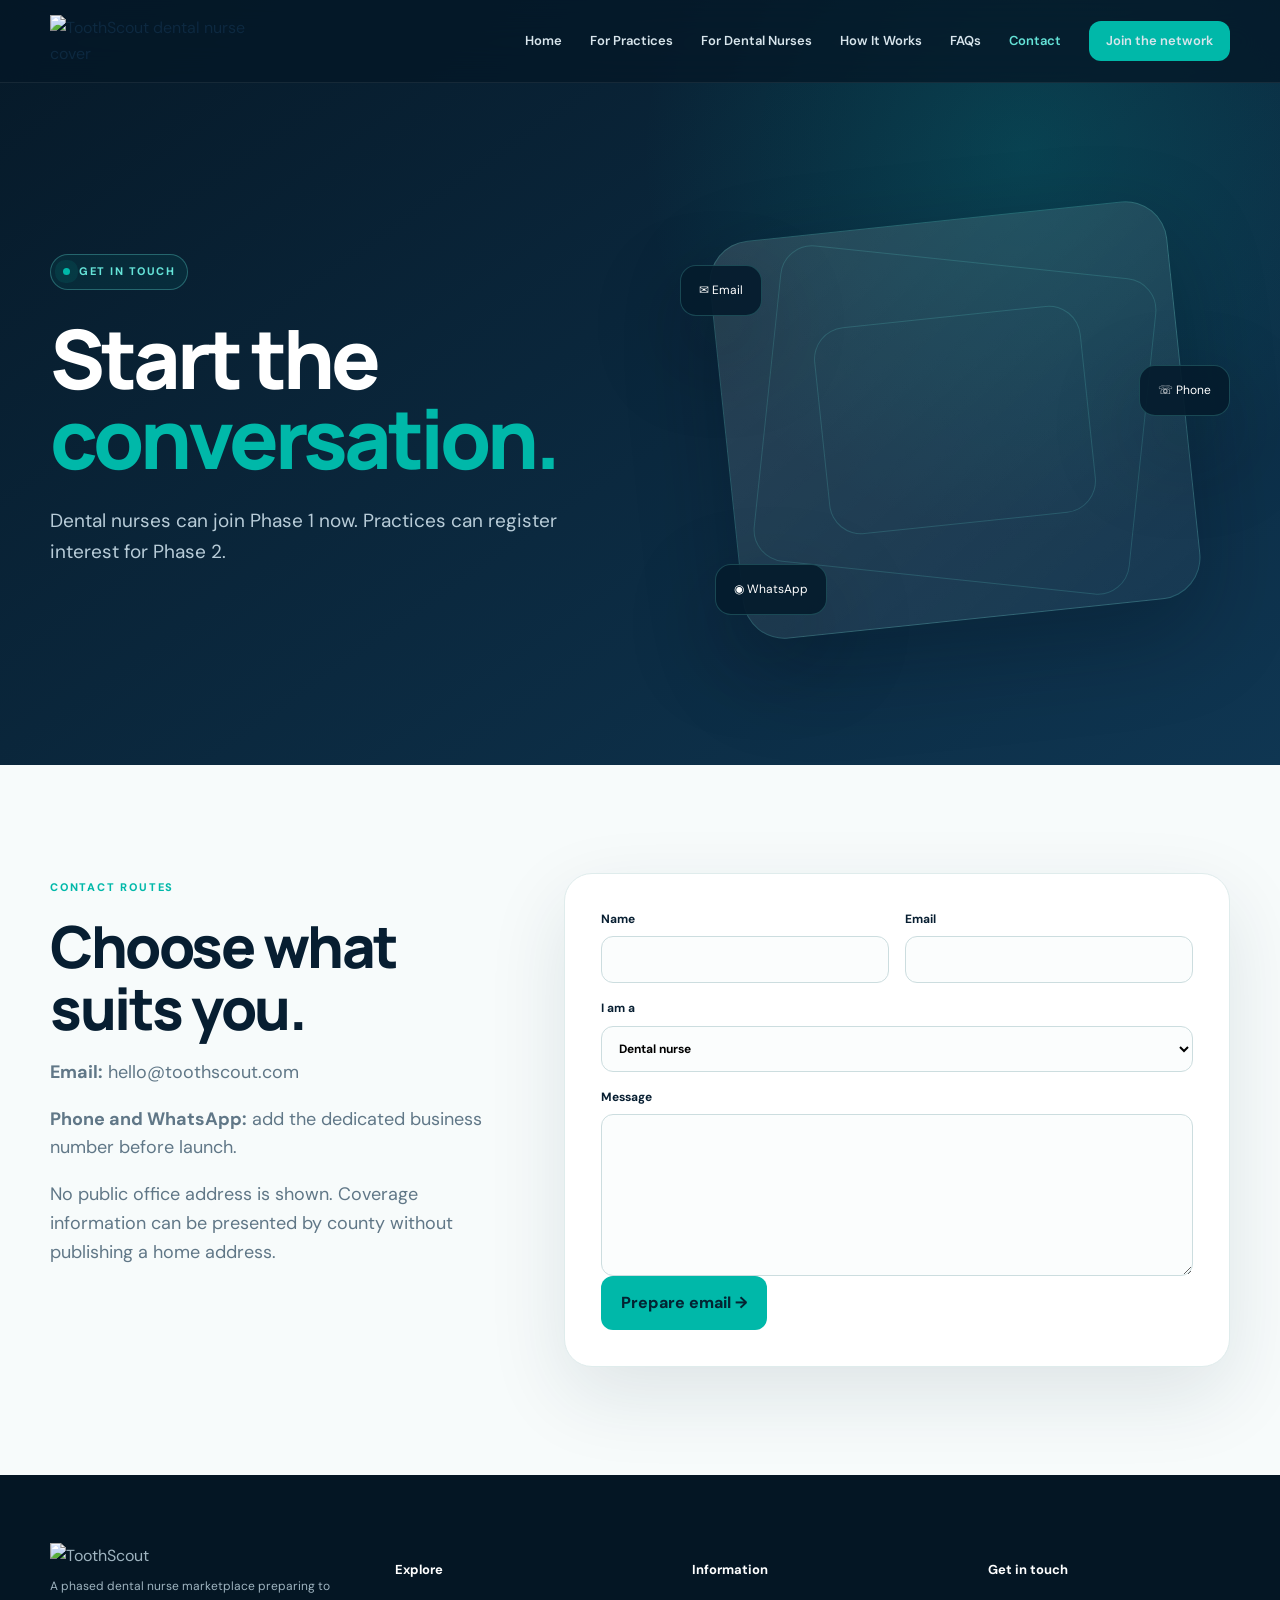
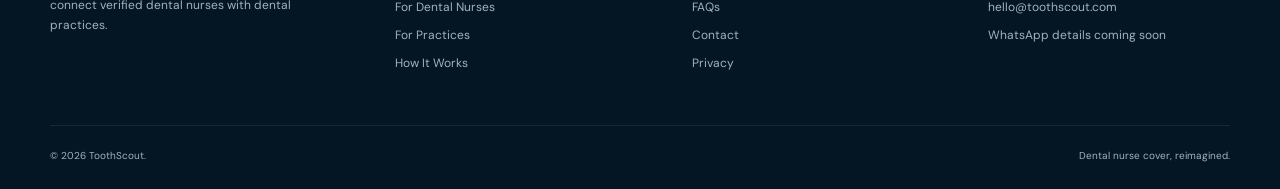
==== contact.html @ b75c4ad5 "Initial ToothScout phased launch website" ====
<!doctype html><html lang="en-GB"><head><meta charset="utf-8"><meta name="viewport" content="width=device-width,initial-scale=1"><meta name="theme-color" content="#071e31"><title>Contact ToothScout | Dental Nurse Network</title><meta name="description" content="Contact ToothScout about dental nurse registration, future practice access, launch updates or the phased dental nurse marketplace."><meta name="robots" content="index,follow,max-image-preview:large"><link rel="canonical" href="https://toothscout.com/contact.html"><meta property="og:type" content="website"><meta property="og:title" content="Contact ToothScout | Dental Nurse Network"><meta property="og:description" content="Contact ToothScout about dental nurse registration, future practice access, launch updates or the phased dental nurse marketplace."><meta property="og:url" content="https://toothscout.com/contact.html"><link rel="icon" href="assets/favicon.svg" type="image/svg+xml"><link rel="stylesheet" href="styles.css"><script type="application/ld+json">{"@context":"https://schema.org","@type":"Organization","name":"ToothScout","url":"https://toothscout.com/","description":"A dental nurse matching marketplace preparing to connect verified dental nurses with dental practices."}</script></head><body><a class="skip" href="#main">Skip to content</a><header class="header"><div class="container nav"><a class="logo" href="index.html"><img src="assets/logo.svg" alt="ToothScout dental nurse cover"></a><nav class="links"><a class="" href="index.html">Home</a><a class="" href="practices.html">For Practices</a><a class="" href="nurses.html">For Dental Nurses</a><a class="" href="how-it-works.html">How It Works</a><a class="" href="index.html#faqs">FAQs</a><a class="active" href="contact.html">Contact</a><a class="nav-cta" href="nurses.html#join">Join the network</a></nav><button class="menu" aria-label="Open navigation"><i></i><i></i></button></div></header><main id="main"><section class="page-hero"><div class="container page-hero-grid"><div class="reveal"><span class="eyebrow"><i></i>Get in touch</span><h1>Start the <em>conversation.</em></h1><p class="lead">Dental nurses can join Phase 1 now. Practices can register interest for Phase 2.</p></div><div class="abstract-visual reveal"><div class="glass-stack"></div><div class="float-chip chip-a">✉ Email</div><div class="float-chip chip-b">☏ Phone</div><div class="float-chip chip-c">◉ WhatsApp</div></div></div></section><section class="section light-section"><div class="container form-wrap"><div class="reveal"><span class="kicker">Contact routes</span><h2>Choose what suits you.</h2><p class="section-copy"><b>Email:</b> hello@toothscout.com</p><p class="section-copy"><b>Phone and WhatsApp:</b> add the dedicated business number before launch.</p><p class="section-copy">No public office address is shown. Coverage information can be presented by county without publishing a home address.</p></div><form class="form-card reveal" data-mail="ToothScout website enquiry"><div class="form-grid"><label class="field">Name<input name="Name" required></label><label class="field">Email<input name="Email" type="email" required></label><label class="field full">I am a<select name="Type"><option>Dental nurse</option><option>Dental practice</option><option>Other enquiry</option></select></label><label class="field full">Message<textarea name="Message" rows="7" required></textarea></label></div><button class="btn" type="submit">Prepare email →</button></form></div></section></main><footer class="footer"><div class="container footer-grid"><div><img src="assets/logo.svg" alt="ToothScout"><p>A phased dental nurse marketplace preparing to connect verified dental nurses with dental practices.</p></div><div><h4>Explore</h4><a href="nurses.html">For Dental Nurses</a><a href="practices.html">For Practices</a><a href="how-it-works.html">How It Works</a></div><div><h4>Information</h4><a href="index.html#faqs">FAQs</a><a href="contact.html">Contact</a><a href="privacy.html">Privacy</a></div><div><h4>Get in touch</h4><a href="mailto:hello@toothscout.com">hello@toothscout.com</a><p>WhatsApp details coming soon</p></div></div><div class="container footer-bottom"><span>© 2026 ToothScout.</span><span>Dental nurse cover, reimagined.</span></div></footer><script src="script.js"></script></body></html>
---- styles.css ----
@import url('https://fonts.googleapis.com/css2?family=DM+Sans:wght@400;500;600;700&family=Manrope:wght@500;600;700;800&display=swap');
:root{--navy:#071e31;--navy2:#0f2942;--navy3:#153b58;--teal:#00b8a9;--teal2:#65e3d8;--aqua:#e6f7f6;--white:#fff;--ink:#0d2940;--muted:#607787;--line:rgba(90,230,216,.17);--cream:#f7fbfb;--coral:#ff715f;--shadow:0 34px 90px rgba(0,15,26,.28);--radius:28px}*{box-sizing:border-box}html{scroll-behavior:smooth}body{margin:0;font-family:'DM Sans',sans-serif;color:var(--ink);background:#fff;line-height:1.6;overflow-x:hidden}body.dark{background:var(--navy);color:#fff}a{text-decoration:none;color:inherit}button,input,select,textarea{font:inherit}.container{width:min(1180px,calc(100% - 40px));margin:auto}.section{padding:108px 0}.skip{position:absolute;left:-999px}.skip:focus{left:12px;top:12px;z-index:9999;background:#fff;padding:12px}.header{position:fixed;inset:0 0 auto;z-index:100;background:rgba(5,24,39,.78);backdrop-filter:blur(18px);border-bottom:1px solid rgba(255,255,255,.07)}.nav{height:82px;display:flex;align-items:center;justify-content:space-between}.logo img{width:204px;display:block}.links{display:flex;align-items:center;gap:28px}.links a{font-size:13px;color:#d8e5ec;font-weight:600}.links a:hover,.links a.active{color:var(--teal2)}.nav-cta,.btn{border:0;border-radius:12px;padding:14px 20px;background:var(--teal);color:#032332;font-weight:800;display:inline-flex;align-items:center;justify-content:center;gap:12px;transition:.3s cubic-bezier(.2,.8,.2,1);cursor:pointer}.nav-cta{padding:10px 17px}.btn:hover,.nav-cta:hover{transform:translateY(-3px);box-shadow:0 15px 35px rgba(0,184,169,.25)}.btn.ghost{background:transparent;color:#fff;border:1px solid rgba(255,255,255,.32)}.btn.light{background:#fff;color:var(--navy)}.menu{display:none;background:none;border:0}.menu i{display:block;width:26px;height:2px;background:#fff;margin:6px}.hero{min-height:800px;padding:155px 0 80px;display:flex;align-items:center;position:relative;overflow:hidden;background:radial-gradient(circle at 71% 43%,rgba(0,184,169,.16),transparent 25%),linear-gradient(140deg,#041728,#082b44 62%,#061b2b)}.hero:after{content:"";position:absolute;inset:0;background-image:linear-gradient(rgba(255,255,255,.018) 1px,transparent 1px),linear-gradient(90deg,rgba(255,255,255,.018) 1px,transparent 1px);background-size:48px 48px;mask-image:linear-gradient(to bottom,#000,transparent)}.hero-grid{display:grid;grid-template-columns:.9fr 1.1fr;gap:70px;align-items:center;position:relative;z-index:2}.eyebrow{display:inline-flex;align-items:center;gap:9px;border:1px solid rgba(101,227,216,.32);background:rgba(0,184,169,.08);padding:8px 12px;border-radius:99px;color:var(--teal2);font-size:11px;font-weight:800;letter-spacing:1.5px;text-transform:uppercase}.eyebrow i{width:7px;height:7px;background:var(--teal);border-radius:50%;box-shadow:0 0 0 8px rgba(0,184,169,.1);animation:pulse 2.4s infinite}.hero h1,.page-hero h1{font:800 clamp(52px,6.4vw,84px)/.98 'Manrope';letter-spacing:-4px;margin:28px 0;color:#fff}.hero h1 em,.page-hero h1 em{color:var(--teal);font-style:normal}.hero .lead,.page-hero .lead{font-size:19px;color:#b8ccd8;max-width:650px}.actions{display:flex;gap:14px;margin-top:34px}.micro{display:flex;gap:24px;margin-top:30px;color:#98afbd;font-size:12px}.micro b{color:var(--teal2)}.network{height:560px;position:relative;display:grid;place-items:center}.network:before,.network:after{content:"";position:absolute;border:1px solid rgba(101,227,216,.18);border-radius:50%;animation:breathe 5s ease-in-out infinite}.network:before{width:460px;height:460px}.network:after{width:320px;height:320px;animation-delay:1s}.hub{position:relative;z-index:4;width:150px;height:150px;border-radius:50%;display:grid;place-items:center;background:rgba(255,255,255,.96);box-shadow:0 0 70px rgba(0,184,169,.3)}.hub img{width:92px}.node{position:absolute;z-index:4;width:175px;background:rgba(10,41,65,.88);border:1px solid rgba(101,227,216,.23);box-shadow:var(--shadow);border-radius:20px;padding:20px;color:#fff;backdrop-filter:blur(15px);animation:float 6s ease-in-out infinite}.node b{display:block;font-size:14px}.node small{display:block;color:#8fa8b6;font-size:10px;margin-top:5px}.node-one{left:0;top:88px}.node-two{right:0;top:110px;animation-delay:1.3s}.node-three{bottom:45px;left:50%;transform:translateX(-50%);animation:none}.node .icon{width:42px;height:42px;border-radius:14px;background:rgba(0,184,169,.12);display:grid;place-items:center;color:var(--teal2);font-size:23px;margin-bottom:13px}.route{position:absolute;z-index:2;border-top:1px dashed rgba(101,227,216,.45);width:190px;transform-origin:left;overflow:hidden}.route:after{content:"";position:absolute;width:17px;height:2px;background:var(--teal2);box-shadow:0 0 12px var(--teal);animation:travel 2.4s linear infinite}.route-a{transform:rotate(20deg);left:23%;top:36%}.route-b{transform:rotate(-24deg);left:52%;top:35%}.route-c{transform:rotate(90deg);left:50%;top:55%;width:110px}.trustbar{background:#fff;position:relative;z-index:4;margin:-25px auto 0;border-radius:26px;padding:32px;box-shadow:0 22px 70px rgba(5,30,49,.18);display:grid;grid-template-columns:repeat(7,1fr);gap:18px}.trustbar article{text-align:center}.trustbar span{width:48px;height:48px;margin:auto;border-radius:50%;display:grid;place-items:center;background:var(--aqua);color:var(--teal);font-size:21px}.trustbar b{display:block;font-size:11px;margin-top:10px}.trustbar small{font-size:9px;color:var(--muted)}.dark-section{background:var(--navy);color:#fff}.light-section{background:var(--cream)}.section-head{max-width:760px;margin-bottom:58px}.kicker{color:var(--teal);font-size:11px;font-weight:800;letter-spacing:1.8px;text-transform:uppercase}.section h2,.page-section h2{font:800 clamp(36px,4.7vw,58px)/1.08 'Manrope';letter-spacing:-2.5px;margin:16px 0;color:var(--navy)}.dark-section h2{color:#fff}.section-copy{font-size:18px;color:var(--muted)}.dark-section .section-copy{color:#a9bdc9}.phases{display:grid;grid-template-columns:repeat(3,1fr);gap:22px}.phase{position:relative;padding:32px;border:1px solid var(--line);border-radius:24px;background:linear-gradient(155deg,rgba(255,255,255,.06),rgba(255,255,255,.015));min-height:275px;overflow:hidden}.phase h3{font:700 21px 'Manrope'}.phase p{color:#9fb3c0;font-size:14px}.phase .num{width:40px;height:40px;border-radius:50%;border:1px solid rgba(101,227,216,.5);display:grid;place-items:center;color:var(--teal2);font-weight:800}.status{position:absolute;bottom:25px;left:32px;right:32px}.status label{display:flex;justify-content:space-between;font-size:10px;text-transform:uppercase;letter-spacing:1.4px;color:var(--teal2)}.meter{height:5px;background:rgba(255,255,255,.08);border-radius:10px;margin-top:10px;overflow:hidden}.meter i{display:block;width:72%;height:100%;background:linear-gradient(90deg,var(--teal),var(--teal2));animation:shimmer 3s infinite}.phase.locked{opacity:.62}.advantages{display:grid;grid-template-columns:repeat(3,1fr);gap:18px}.advantage{border:1px solid #dbe9e9;border-radius:22px;padding:28px;background:#fff;transition:.3s}.advantage:hover{transform:translateY(-6px);box-shadow:0 20px 50px rgba(15,41,66,.1)}.advantage .icon{font-size:30px;color:var(--teal)}.advantage h3{font:700 19px 'Manrope';margin:25px 0 9px}.advantage p{font-size:14px;color:var(--muted)}.demo{display:grid;grid-template-columns:.78fr 1.22fr;gap:75px;align-items:center}.phone{width:310px;height:610px;margin:auto;border:10px solid #061827;border-radius:50px;background:#fff;padding:38px 20px 20px;box-shadow:0 45px 90px rgba(0,20,34,.3);position:relative;transform:rotate(3deg)}.phone:before{content:"";position:absolute;top:12px;left:50%;transform:translateX(-50%);width:75px;height:7px;border-radius:10px;background:#061827}.app-head{font-weight:800;color:var(--navy);font-family:'Manrope'}.shift{margin:15px 0;padding:16px;border-radius:18px;background:#f2f8f8;border:1px solid #dfeded;position:relative}.shift b{font-size:13px}.shift small{display:block;color:var(--muted);font-size:10px}.shift strong{position:absolute;right:12px;top:15px;color:var(--teal);font-size:12px}.tag{display:inline-block;margin-top:8px;padding:4px 7px;background:var(--aqua);color:#007b71;border-radius:10px;font-size:8px;font-weight:800}.storyline{display:grid;gap:14px}.story{padding:20px;border-left:2px solid rgba(0,184,169,.22);position:relative}.story:before{content:"";position:absolute;width:12px;height:12px;background:var(--teal);border-radius:50%;left:-7px;top:26px;box-shadow:0 0 0 8px rgba(0,184,169,.1)}.story b{display:block}.story small{color:var(--muted)}.nurse-choice{display:grid;grid-template-columns:repeat(5,1fr);gap:16px}.benefit{text-align:center;padding:25px 15px}.benefit span{display:grid;place-items:center;width:58px;height:58px;border:1px solid rgba(0,184,169,.3);border-radius:50%;margin:auto;color:var(--teal);font-size:26px}.benefit b{display:block;font-size:13px;margin:18px 0 6px}.benefit small{color:var(--muted);font-size:11px}.cta-band{background:linear-gradient(130deg,#07243a,#0e4b63);color:#fff;padding:55px;border-radius:28px;display:flex;align-items:center;justify-content:space-between;position:relative;overflow:hidden}.cta-band:after{content:"";position:absolute;width:300px;height:300px;border:1px solid rgba(101,227,216,.2);border-radius:50%;right:-100px;top:-130px;box-shadow:0 0 0 50px rgba(101,227,216,.04)}.cta-band h2{color:#fff;font-size:39px;margin:0}.cta-band p{color:#b8ccd8;margin:8px 0 0}.page-hero{padding:175px 0 100px;background:radial-gradient(circle at 80% 20%,rgba(0,184,169,.18),transparent 32%),linear-gradient(145deg,#061928,#0f3652);color:#fff}.page-hero-grid{display:grid;grid-template-columns:1fr 1fr;align-items:center;gap:80px}.abstract-visual{height:490px;position:relative}.glass-stack{position:absolute;inset:45px;background:linear-gradient(145deg,rgba(255,255,255,.13),rgba(255,255,255,.04));border:1px solid rgba(101,227,216,.2);border-radius:42px;transform:rotate(-6deg);box-shadow:var(--shadow)}.glass-stack:before,.glass-stack:after{content:"";position:absolute;border-radius:32px;border:1px solid rgba(101,227,216,.18);inset:40px;transform:rotate(12deg)}.glass-stack:after{inset:95px;background:url('assets/logo-mark.svg') center/90px no-repeat;transform:none}.float-chip{position:absolute;padding:15px 18px;background:rgba(5,28,45,.92);border:1px solid rgba(101,227,216,.22);border-radius:16px;color:#fff;box-shadow:var(--shadow);font-size:12px;animation:float 6s infinite}.chip-a{left:0;top:90px}.chip-b{right:0;top:190px;animation-delay:1s}.chip-c{left:35px;bottom:50px;animation-delay:2s}.form-wrap{display:grid;grid-template-columns:.8fr 1.2fr;gap:70px}.form-card{background:#fff;border:1px solid #dfecec;border-radius:28px;padding:36px;box-shadow:0 28px 80px rgba(15,41,66,.11)}.form-grid{display:grid;grid-template-columns:1fr 1fr;gap:16px}.field{font-size:12px;font-weight:700;color:var(--navy)}.field.full{grid-column:1/-1}.field input,.field select,.field textarea{display:block;width:100%;margin-top:7px;border:1px solid #ccdddf;border-radius:12px;padding:13px;background:#fbfdfd}.field input:focus,.field select:focus,.field textarea:focus{outline:3px solid rgba(0,184,169,.13);border-color:var(--teal)}.note{font-size:11px;color:var(--muted)}.faq details{border-bottom:1px solid #d9e5e5;padding:21px 0}.faq summary{cursor:pointer;list-style:none;font:700 17px 'Manrope';display:flex;justify-content:space-between}.faq summary:after{content:'+';color:var(--teal);font-size:23px}.faq details[open] summary:after{content:'−'}.faq p{color:var(--muted)}.footer{background:#041624;color:#9fb4c0;padding:68px 0 25px}.footer-grid{display:grid;grid-template-columns:1.2fr repeat(3,1fr);gap:55px}.footer img{width:205px}.footer h4{color:#fff;font-size:13px}.footer a,.footer p{display:block;font-size:12px;margin:9px 0}.footer-bottom{border-top:1px solid rgba(255,255,255,.08);padding-top:22px;margin-top:42px;display:flex;justify-content:space-between;font-size:10px}.reveal{opacity:0;transform:translateY(28px);transition:.8s cubic-bezier(.2,.8,.2,1)}.reveal.visible{opacity:1;transform:none}@keyframes pulse{50%{box-shadow:0 0 0 15px rgba(0,184,169,0)}}@keyframes breathe{50%{transform:scale(1.055);opacity:.55}}@keyframes float{50%{transform:translateY(-12px)}}@keyframes travel{from{left:-10%}to{left:110%}}@keyframes shimmer{50%{filter:brightness(1.5)}}@media(max-width:900px){.links{display:none;position:absolute;top:82px;left:0;right:0;background:#061b2b;padding:28px;flex-direction:column}.links.open{display:flex}.menu{display:block}.hero-grid,.page-hero-grid,.demo,.form-wrap{grid-template-columns:1fr}.hero{padding-top:130px}.network{height:520px}.trustbar{grid-template-columns:repeat(3,1fr)}.phases,.advantages{grid-template-columns:1fr 1fr}.nurse-choice{grid-template-columns:repeat(2,1fr)}.footer-grid{grid-template-columns:1fr 1fr}.hero h1,.page-hero h1{font-size:58px}.section{padding:80px 0}}@media(max-width:600px){.container{width:calc(100% - 28px)}.logo img{width:178px}.hero h1,.page-hero h1{font-size:46px;letter-spacing:-2.5px}.actions{flex-direction:column}.micro{flex-direction:column;gap:8px}.network{height:460px;transform:scale(.84);margin-left:-25px;margin-right:-25px}.node{width:155px}.trustbar{grid-template-columns:repeat(2,1fr);padding:22px}.phases,.advantages,.nurse-choice,.form-grid{grid-template-columns:1fr}.cta-band{padding:34px;flex-direction:column;align-items:flex-start;gap:25px}.footer-grid{grid-template-columns:1fr}.page-hero-grid{gap:30px}.abstract-visual{height:390px}.section{padding:68px 0}.field.full{grid-column:auto}}@media(prefers-reduced-motion:reduce){*{animation:none!important;scroll-behavior:auto!important}.reveal{opacity:1;transform:none}}
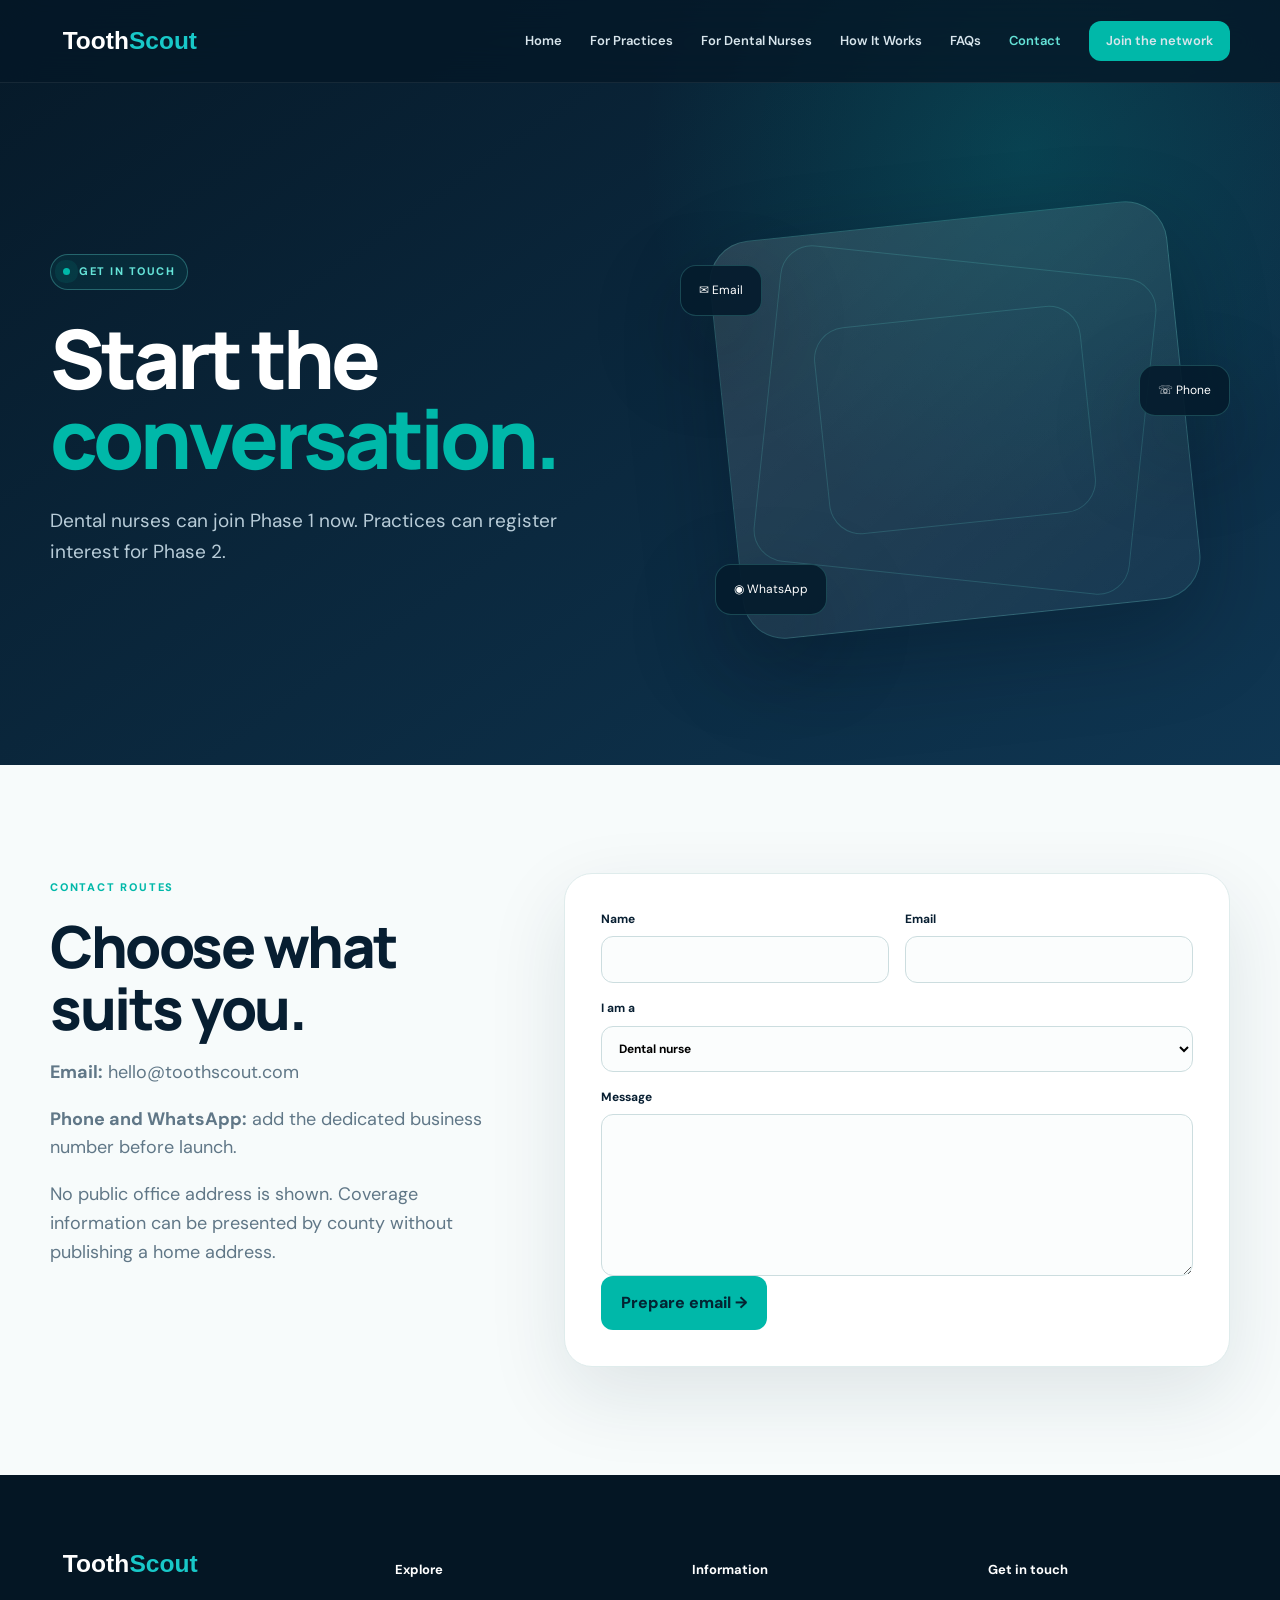
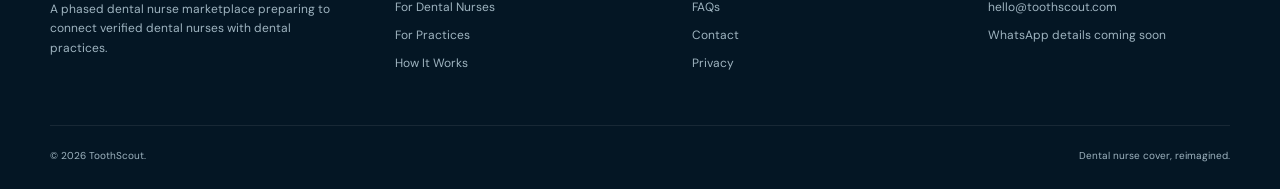
==== commit 636069cd: "Update contact.html" ====
--- a/contact.html
+++ b/contact.html
@@ -1 +1 @@
-<!doctype html><html lang="en-GB"><head><meta charset="utf-8"><meta name="viewport" content="width=device-width,initial-scale=1"><meta name="theme-color" content="#071e31"><title>Contact ToothScout | Dental Nurse Network</title><meta name="description" content="Contact ToothScout about dental nurse registration, future practice access, launch updates or the phased dental nurse marketplace."><meta name="robots" content="index,follow,max-image-preview:large"><link rel="canonical" href="https://toothscout.com/contact.html"><meta property="og:type" content="website"><meta property="og:title" content="Contact ToothScout | Dental Nurse Network"><meta property="og:description" content="Contact ToothScout about dental nurse registration, future practice access, launch updates or the phased dental nurse marketplace."><meta property="og:url" content="https://toothscout.com/contact.html"><link rel="icon" href="assets/favicon.svg" type="image/svg+xml"><link rel="stylesheet" href="styles.css"><script type="application/ld+json">{"@context":"https://schema.org","@type":"Organization","name":"ToothScout","url":"https://toothscout.com/","description":"A dental nurse matching marketplace preparing to connect verified dental nurses with dental practices."}</script></head><body><a class="skip" href="#main">Skip to content</a><header class="header"><div class="container nav"><a class="logo" href="index.html"><img src="assets/logo.svg" alt="ToothScout dental nurse cover"></a><nav class="links"><a class="" href="index.html">Home</a><a class="" href="practices.html">For Practices</a><a class="" href="nurses.html">For Dental Nurses</a><a class="" href="how-it-works.html">How It Works</a><a class="" href="index.html#faqs">FAQs</a><a class="active" href="contact.html">Contact</a><a class="nav-cta" href="nurses.html#join">Join the network</a></nav><button class="menu" aria-label="Open navigation"><i></i><i></i></button></div></header><main id="main"><section class="page-hero"><div class="container page-hero-grid"><div class="reveal"><span class="eyebrow"><i></i>Get in touch</span><h1>Start the <em>conversation.</em></h1><p class="lead">Dental nurses can join Phase 1 now. Practices can register interest for Phase 2.</p></div><div class="abstract-visual reveal"><div class="glass-stack"></div><div class="float-chip chip-a">✉ Email</div><div class="float-chip chip-b">☏ Phone</div><div class="float-chip chip-c">◉ WhatsApp</div></div></div></section><section class="section light-section"><div class="container form-wrap"><div class="reveal"><span class="kicker">Contact routes</span><h2>Choose what suits you.</h2><p class="section-copy"><b>Email:</b> hello@toothscout.com</p><p class="section-copy"><b>Phone and WhatsApp:</b> add the dedicated business number before launch.</p><p class="section-copy">No public office address is shown. Coverage information can be presented by county without publishing a home address.</p></div><form class="form-card reveal" data-mail="ToothScout website enquiry"><div class="form-grid"><label class="field">Name<input name="Name" required></label><label class="field">Email<input name="Email" type="email" required></label><label class="field full">I am a<select name="Type"><option>Dental nurse</option><option>Dental practice</option><option>Other enquiry</option></select></label><label class="field full">Message<textarea name="Message" rows="7" required></textarea></label></div><button class="btn" type="submit">Prepare email →</button></form></div></section></main><footer class="footer"><div class="container footer-grid"><div><img src="assets/logo.svg" alt="ToothScout"><p>A phased dental nurse marketplace preparing to connect verified dental nurses with dental practices.</p></div><div><h4>Explore</h4><a href="nurses.html">For Dental Nurses</a><a href="practices.html">For Practices</a><a href="how-it-works.html">How It Works</a></div><div><h4>Information</h4><a href="index.html#faqs">FAQs</a><a href="contact.html">Contact</a><a href="privacy.html">Privacy</a></div><div><h4>Get in touch</h4><a href="mailto:hello@toothscout.com">hello@toothscout.com</a><p>WhatsApp details coming soon</p></div></div><div class="container footer-bottom"><span>© 2026 ToothScout.</span><span>Dental nurse cover, reimagined.</span></div></footer><script src="script.js"></script></body></html>+<!doctype html><html lang="en-GB"><head><meta charset="utf-8"><meta name="viewport" content="width=device-width,initial-scale=1"><meta name="theme-color" content="#071e31"><title>Contact ToothScout | Dental Nurse Network</title><meta name="description" content="Contact ToothScout about dental nurse registration, future practice access, launch updates or the phased dental nurse marketplace."><meta name="robots" content="index,follow,max-image-preview:large"><link rel="canonical" href="https://toothscout.com/contact.html"><meta property="og:type" content="website"><meta property="og:title" content="Contact ToothScout | Dental Nurse Network"><meta property="og:description" content="Contact ToothScout about dental nurse registration, future practice access, launch updates or the phased dental nurse marketplace."><meta property="og:url" content="https://toothscout.com/contact.html"><link rel="icon" href="assets/favicon.svg" type="image/svg+xml"><link rel="stylesheet" href="styles.css"><script type="application/ld+json">{"@context":"https://schema.org","@type":"Organization","name":"ToothScout","url":"https://toothscout.com/","description":"A dental nurse matching marketplace preparing to connect verified dental nurses with dental practices."}</script></head><body><a class="skip" href="#main">Skip to content</a><header class="header"><div class="container nav"><a class="logo" href="index.html"><img src="logo-wordmark.svg" alt="ToothScout dental nurse cover"></a><nav class="links"><a class="" href="index.html">Home</a><a class="" href="practices.html">For Practices</a><a class="" href="nurses.html">For Dental Nurses</a><a class="" href="how-it-works.html">How It Works</a><a class="" href="index.html#faqs">FAQs</a><a class="active" href="contact.html">Contact</a><a class="nav-cta" href="nurses.html#join">Join the network</a></nav><button class="menu" aria-label="Open navigation"><i></i><i></i></button></div></header><main id="main"><section class="page-hero"><div class="container page-hero-grid"><div class="reveal"><span class="eyebrow"><i></i>Get in touch</span><h1>Start the <em>conversation.</em></h1><p class="lead">Dental nurses can join Phase 1 now. Practices can register interest for Phase 2.</p></div><div class="abstract-visual reveal"><div class="glass-stack"></div><div class="float-chip chip-a">✉ Email</div><div class="float-chip chip-b">☏ Phone</div><div class="float-chip chip-c">◉ WhatsApp</div></div></div></section><section class="section light-section"><div class="container form-wrap"><div class="reveal"><span class="kicker">Contact routes</span><h2>Choose what suits you.</h2><p class="section-copy"><b>Email:</b> hello@toothscout.com</p><p class="section-copy"><b>Phone and WhatsApp:</b> add the dedicated business number before launch.</p><p class="section-copy">No public office address is shown. Coverage information can be presented by county without publishing a home address.</p></div><form class="form-card reveal" data-mail="ToothScout website enquiry"><div class="form-grid"><label class="field">Name<input name="Name" required></label><label class="field">Email<input name="Email" type="email" required></label><label class="field full">I am a<select name="Type"><option>Dental nurse</option><option>Dental practice</option><option>Other enquiry</option></select></label><label class="field full">Message<textarea name="Message" rows="7" required></textarea></label></div><button class="btn" type="submit">Prepare email →</button></form></div></section></main><footer class="footer"><div class="container footer-grid"><div><img src="logo-wordmark.svg" alt="ToothScout"><p>A phased dental nurse marketplace preparing to connect verified dental nurses with dental practices.</p></div><div><h4>Explore</h4><a href="nurses.html">For Dental Nurses</a><a href="practices.html">For Practices</a><a href="how-it-works.html">How It Works</a></div><div><h4>Information</h4><a href="index.html#faqs">FAQs</a><a href="contact.html">Contact</a><a href="privacy.html">Privacy</a></div><div><h4>Get in touch</h4><a href="mailto:hello@toothscout.com">hello@toothscout.com</a><p>WhatsApp details coming soon</p></div></div><div class="container footer-bottom"><span>© 2026 ToothScout.</span><span>Dental nurse cover, reimagined.</span></div></footer><script src="script.js"></script></body></html>
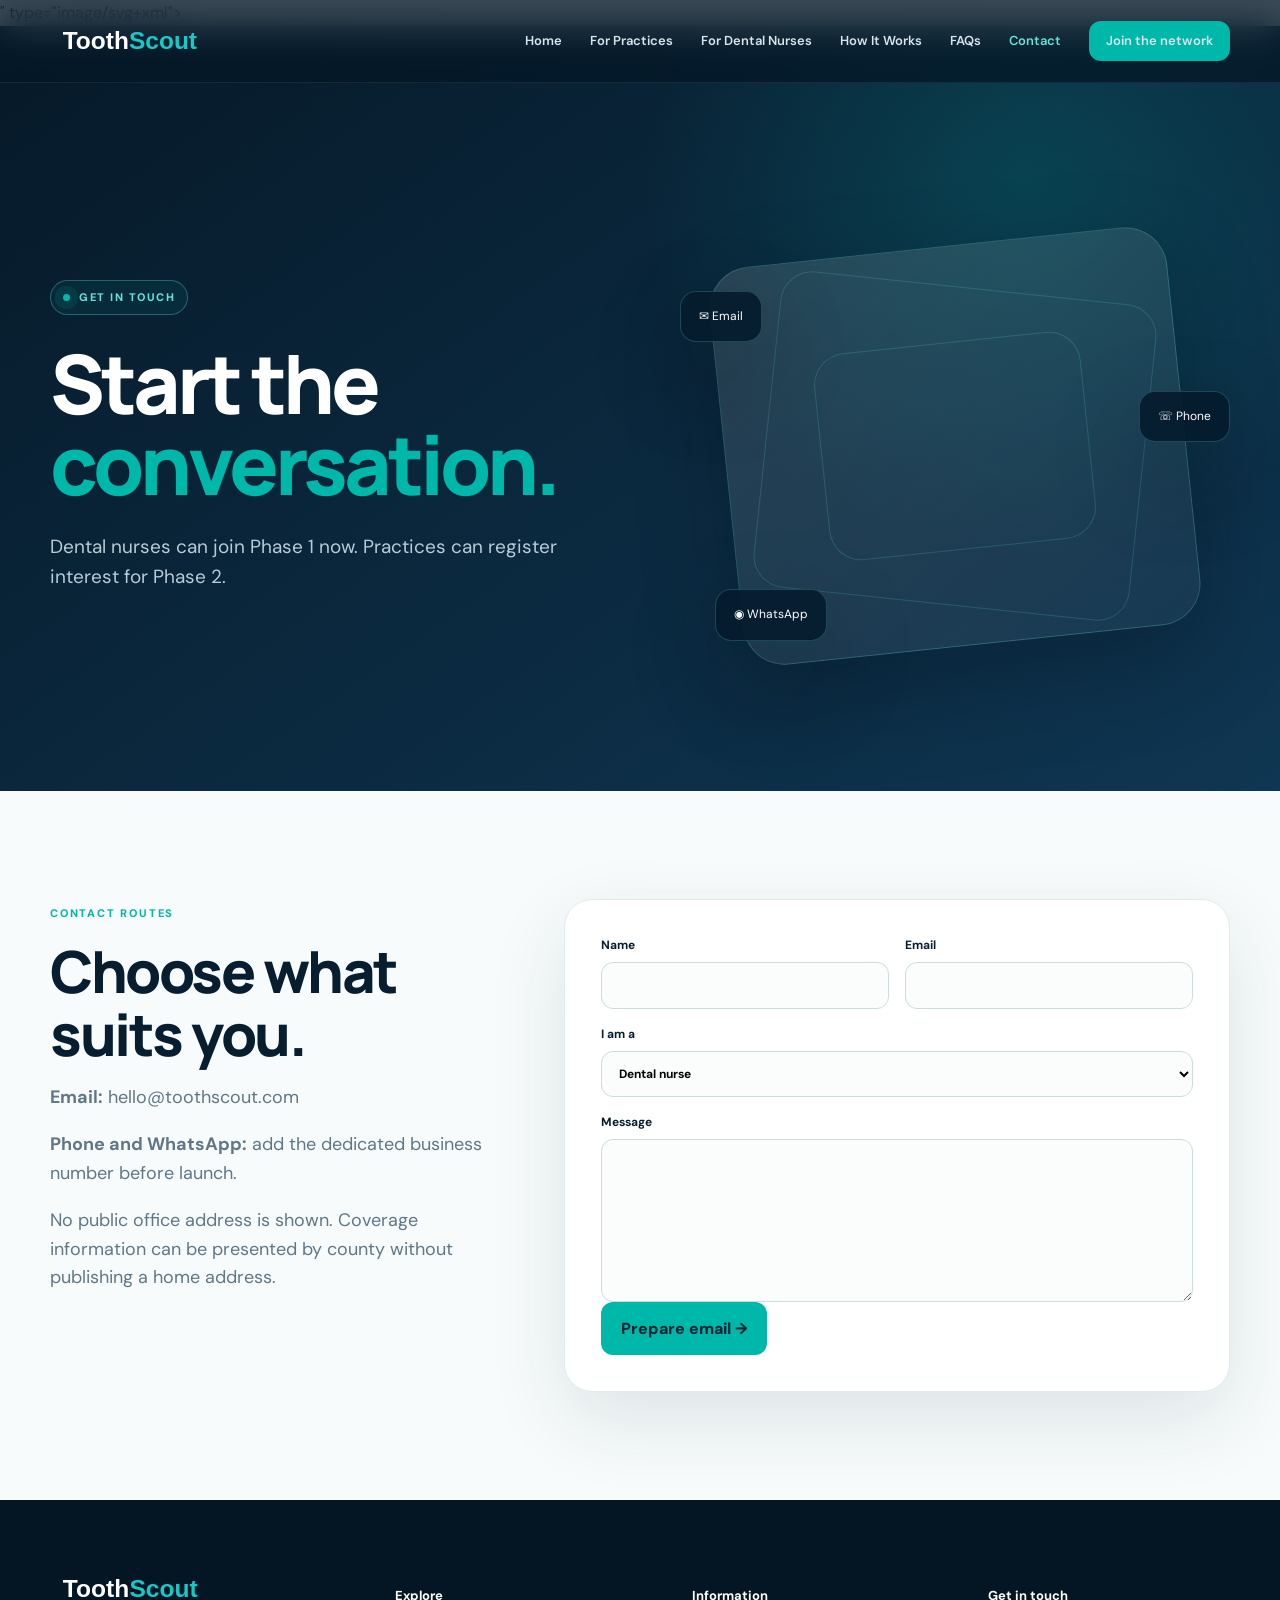
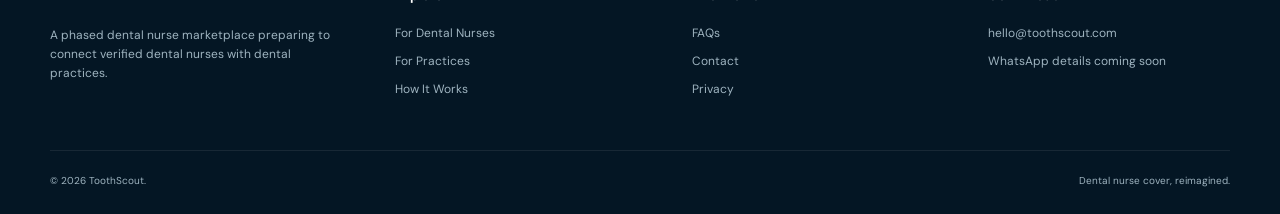
==== commit adb46dd3: "Update contact.html" ====
--- a/contact.html
+++ b/contact.html
@@ -1 +1 @@
-<!doctype html><html lang="en-GB"><head><meta charset="utf-8"><meta name="viewport" content="width=device-width,initial-scale=1"><meta name="theme-color" content="#071e31"><title>Contact ToothScout | Dental Nurse Network</title><meta name="description" content="Contact ToothScout about dental nurse registration, future practice access, launch updates or the phased dental nurse marketplace."><meta name="robots" content="index,follow,max-image-preview:large"><link rel="canonical" href="https://toothscout.com/contact.html"><meta property="og:type" content="website"><meta property="og:title" content="Contact ToothScout | Dental Nurse Network"><meta property="og:description" content="Contact ToothScout about dental nurse registration, future practice access, launch updates or the phased dental nurse marketplace."><meta property="og:url" content="https://toothscout.com/contact.html"><link rel="icon" href="assets/favicon.svg" type="image/svg+xml"><link rel="stylesheet" href="styles.css"><script type="application/ld+json">{"@context":"https://schema.org","@type":"Organization","name":"ToothScout","url":"https://toothscout.com/","description":"A dental nurse matching marketplace preparing to connect verified dental nurses with dental practices."}</script></head><body><a class="skip" href="#main">Skip to content</a><header class="header"><div class="container nav"><a class="logo" href="index.html"><img src="logo-wordmark.svg" alt="ToothScout dental nurse cover"></a><nav class="links"><a class="" href="index.html">Home</a><a class="" href="practices.html">For Practices</a><a class="" href="nurses.html">For Dental Nurses</a><a class="" href="how-it-works.html">How It Works</a><a class="" href="index.html#faqs">FAQs</a><a class="active" href="contact.html">Contact</a><a class="nav-cta" href="nurses.html#join">Join the network</a></nav><button class="menu" aria-label="Open navigation"><i></i><i></i></button></div></header><main id="main"><section class="page-hero"><div class="container page-hero-grid"><div class="reveal"><span class="eyebrow"><i></i>Get in touch</span><h1>Start the <em>conversation.</em></h1><p class="lead">Dental nurses can join Phase 1 now. Practices can register interest for Phase 2.</p></div><div class="abstract-visual reveal"><div class="glass-stack"></div><div class="float-chip chip-a">✉ Email</div><div class="float-chip chip-b">☏ Phone</div><div class="float-chip chip-c">◉ WhatsApp</div></div></div></section><section class="section light-section"><div class="container form-wrap"><div class="reveal"><span class="kicker">Contact routes</span><h2>Choose what suits you.</h2><p class="section-copy"><b>Email:</b> hello@toothscout.com</p><p class="section-copy"><b>Phone and WhatsApp:</b> add the dedicated business number before launch.</p><p class="section-copy">No public office address is shown. Coverage information can be presented by county without publishing a home address.</p></div><form class="form-card reveal" data-mail="ToothScout website enquiry"><div class="form-grid"><label class="field">Name<input name="Name" required></label><label class="field">Email<input name="Email" type="email" required></label><label class="field full">I am a<select name="Type"><option>Dental nurse</option><option>Dental practice</option><option>Other enquiry</option></select></label><label class="field full">Message<textarea name="Message" rows="7" required></textarea></label></div><button class="btn" type="submit">Prepare email →</button></form></div></section></main><footer class="footer"><div class="container footer-grid"><div><img src="logo-wordmark.svg" alt="ToothScout"><p>A phased dental nurse marketplace preparing to connect verified dental nurses with dental practices.</p></div><div><h4>Explore</h4><a href="nurses.html">For Dental Nurses</a><a href="practices.html">For Practices</a><a href="how-it-works.html">How It Works</a></div><div><h4>Information</h4><a href="index.html#faqs">FAQs</a><a href="contact.html">Contact</a><a href="privacy.html">Privacy</a></div><div><h4>Get in touch</h4><a href="mailto:hello@toothscout.com">hello@toothscout.com</a><p>WhatsApp details coming soon</p></div></div><div class="container footer-bottom"><span>© 2026 ToothScout.</span><span>Dental nurse cover, reimagined.</span></div></footer><script src="script.js"></script></body></html>
+<!doctype html><html lang="en-GB"><head><meta charset="utf-8"><meta name="viewport" content="width=device-width,initial-scale=1"><meta name="theme-color" content="#071e31"><title>Contact ToothScout | Dental Nurse Network</title><meta name="description" content="Contact ToothScout about dental nurse registration, future practice access, launch updates or the phased dental nurse marketplace."><meta name="robots" content="index,follow,max-image-preview:large"><link rel="canonical" href="https://toothscout.com/contact.html"><meta property="og:type" content="website"><meta property="og:title" content="Contact ToothScout | Dental Nurse Network"><meta property="og:description" content="Contact ToothScout about dental nurse registration, future practice access, launch updates or the phased dental nurse marketplace."><meta property="og:url" content="https://toothscout.com/contact.html"><link rel="icon" href="<link rel="icon" href="davison.svg" type="image/svg+xml">" type="image/svg+xml"><link rel="stylesheet" href="styles.css"><script type="application/ld+json">{"@context":"https://schema.org","@type":"Organization","name":"ToothScout","url":"https://toothscout.com/","description":"A dental nurse matching marketplace preparing to connect verified dental nurses with dental practices."}</script></head><body><a class="skip" href="#main">Skip to content</a><header class="header"><div class="container nav"><a class="logo" href="index.html"><img src="logo-wordmark.svg" alt="ToothScout dental nurse cover"></a><nav class="links"><a class="" href="index.html">Home</a><a class="" href="practices.html">For Practices</a><a class="" href="nurses.html">For Dental Nurses</a><a class="" href="how-it-works.html">How It Works</a><a class="" href="index.html#faqs">FAQs</a><a class="active" href="contact.html">Contact</a><a class="nav-cta" href="nurses.html#join">Join the network</a></nav><button class="menu" aria-label="Open navigation"><i></i><i></i></button></div></header><main id="main"><section class="page-hero"><div class="container page-hero-grid"><div class="reveal"><span class="eyebrow"><i></i>Get in touch</span><h1>Start the <em>conversation.</em></h1><p class="lead">Dental nurses can join Phase 1 now. Practices can register interest for Phase 2.</p></div><div class="abstract-visual reveal"><div class="glass-stack"></div><div class="float-chip chip-a">✉ Email</div><div class="float-chip chip-b">☏ Phone</div><div class="float-chip chip-c">◉ WhatsApp</div></div></div></section><section class="section light-section"><div class="container form-wrap"><div class="reveal"><span class="kicker">Contact routes</span><h2>Choose what suits you.</h2><p class="section-copy"><b>Email:</b> hello@toothscout.com</p><p class="section-copy"><b>Phone and WhatsApp:</b> add the dedicated business number before launch.</p><p class="section-copy">No public office address is shown. Coverage information can be presented by county without publishing a home address.</p></div><form class="form-card reveal" data-mail="ToothScout website enquiry"><div class="form-grid"><label class="field">Name<input name="Name" required></label><label class="field">Email<input name="Email" type="email" required></label><label class="field full">I am a<select name="Type"><option>Dental nurse</option><option>Dental practice</option><option>Other enquiry</option></select></label><label class="field full">Message<textarea name="Message" rows="7" required></textarea></label></div><button class="btn" type="submit">Prepare email →</button></form></div></section></main><footer class="footer"><div class="container footer-grid"><div><img src="logo-wordmark.svg" alt="ToothScout"><p>A phased dental nurse marketplace preparing to connect verified dental nurses with dental practices.</p></div><div><h4>Explore</h4><a href="nurses.html">For Dental Nurses</a><a href="practices.html">For Practices</a><a href="how-it-works.html">How It Works</a></div><div><h4>Information</h4><a href="index.html#faqs">FAQs</a><a href="contact.html">Contact</a><a href="privacy.html">Privacy</a></div><div><h4>Get in touch</h4><a href="mailto:hello@toothscout.com">hello@toothscout.com</a><p>WhatsApp details coming soon</p></div></div><div class="container footer-bottom"><span>© 2026 ToothScout.</span><span>Dental nurse cover, reimagined.</span></div></footer><script src="script.js"></script></body></html>
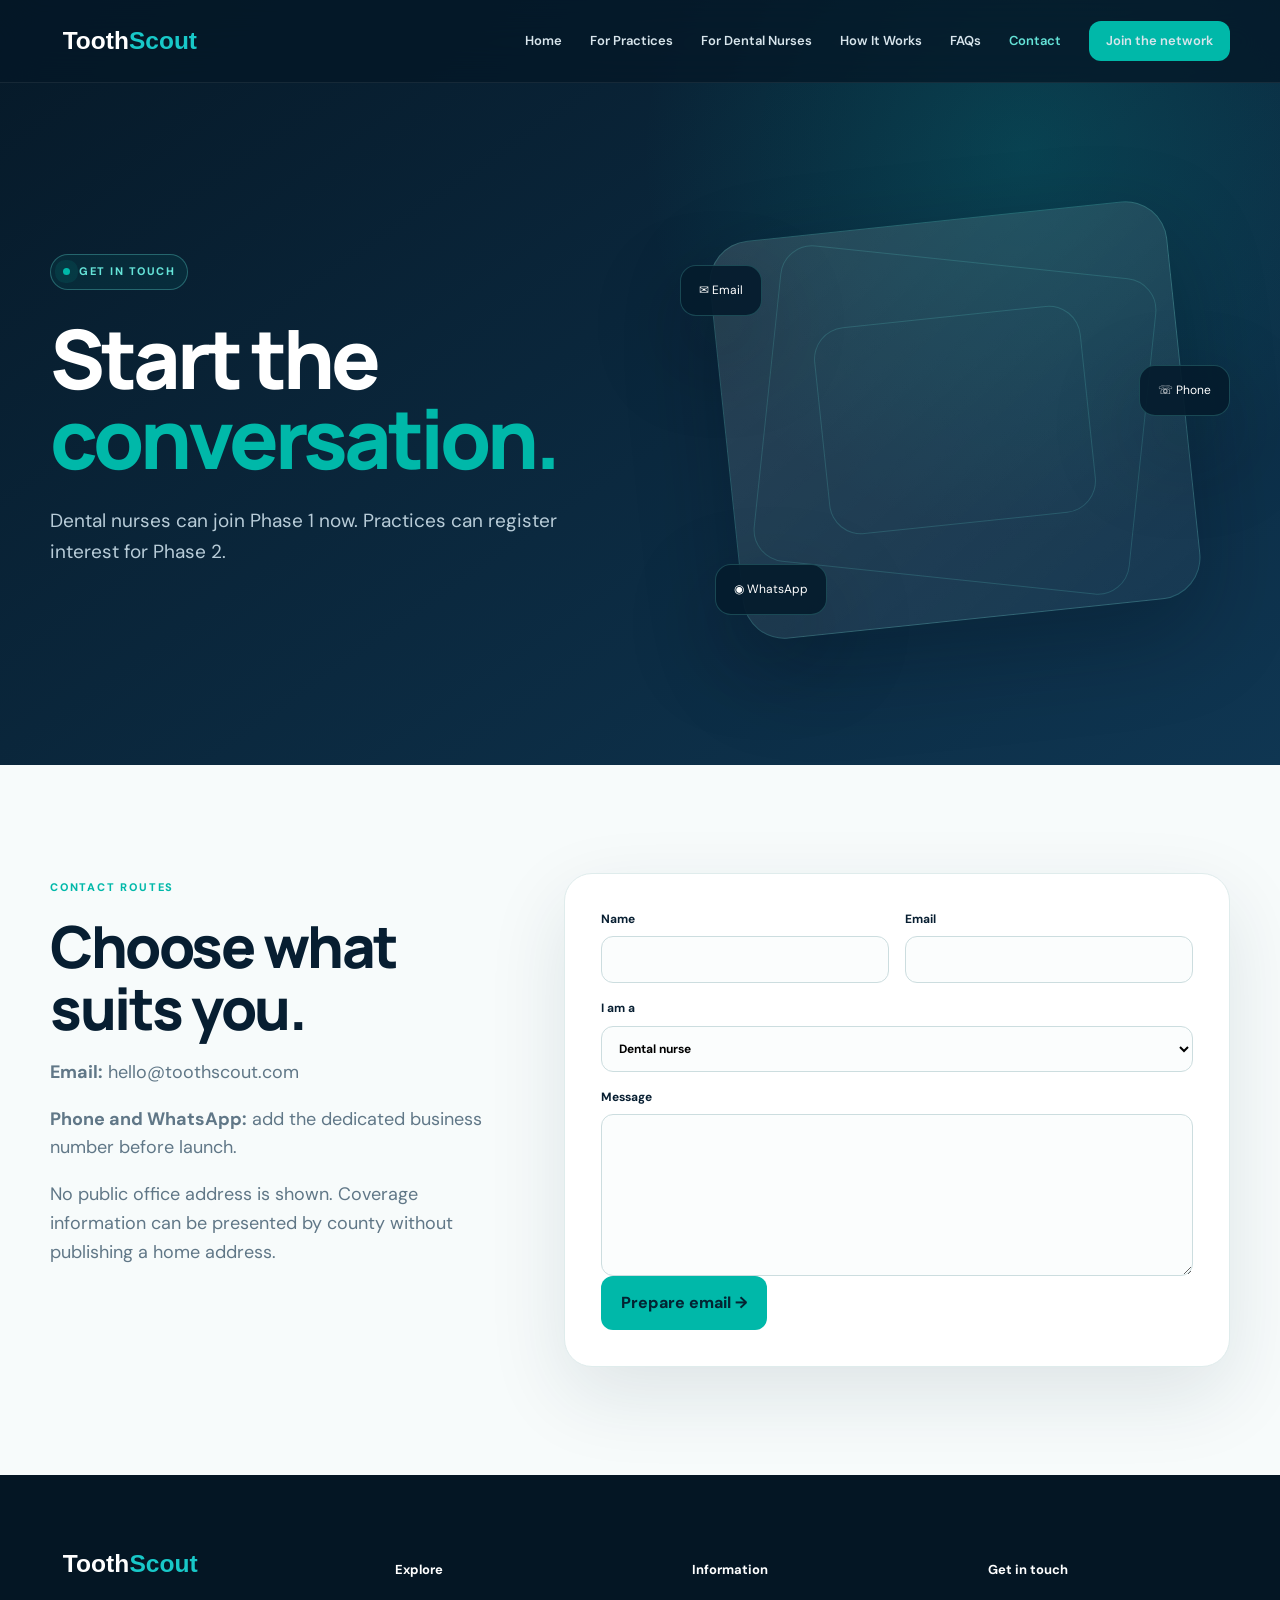
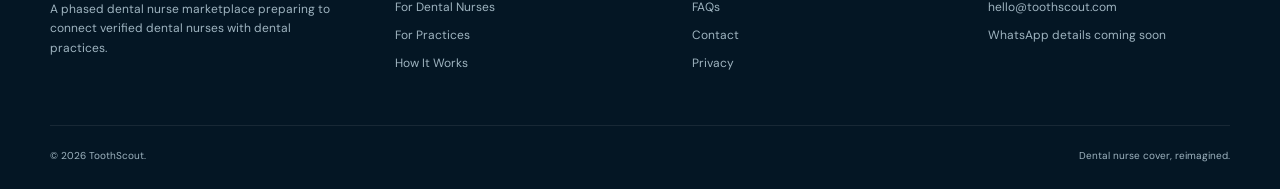
==== commit cff6f390: "Update contact.html" ====
--- a/contact.html
+++ b/contact.html
@@ -1 +1 @@
-<!doctype html><html lang="en-GB"><head><meta charset="utf-8"><meta name="viewport" content="width=device-width,initial-scale=1"><meta name="theme-color" content="#071e31"><title>Contact ToothScout | Dental Nurse Network</title><meta name="description" content="Contact ToothScout about dental nurse registration, future practice access, launch updates or the phased dental nurse marketplace."><meta name="robots" content="index,follow,max-image-preview:large"><link rel="canonical" href="https://toothscout.com/contact.html"><meta property="og:type" content="website"><meta property="og:title" content="Contact ToothScout | Dental Nurse Network"><meta property="og:description" content="Contact ToothScout about dental nurse registration, future practice access, launch updates or the phased dental nurse marketplace."><meta property="og:url" content="https://toothscout.com/contact.html"><link rel="icon" href="<link rel="icon" href="davison.svg" type="image/svg+xml">" type="image/svg+xml"><link rel="stylesheet" href="styles.css"><script type="application/ld+json">{"@context":"https://schema.org","@type":"Organization","name":"ToothScout","url":"https://toothscout.com/","description":"A dental nurse matching marketplace preparing to connect verified dental nurses with dental practices."}</script></head><body><a class="skip" href="#main">Skip to content</a><header class="header"><div class="container nav"><a class="logo" href="index.html"><img src="logo-wordmark.svg" alt="ToothScout dental nurse cover"></a><nav class="links"><a class="" href="index.html">Home</a><a class="" href="practices.html">For Practices</a><a class="" href="nurses.html">For Dental Nurses</a><a class="" href="how-it-works.html">How It Works</a><a class="" href="index.html#faqs">FAQs</a><a class="active" href="contact.html">Contact</a><a class="nav-cta" href="nurses.html#join">Join the network</a></nav><button class="menu" aria-label="Open navigation"><i></i><i></i></button></div></header><main id="main"><section class="page-hero"><div class="container page-hero-grid"><div class="reveal"><span class="eyebrow"><i></i>Get in touch</span><h1>Start the <em>conversation.</em></h1><p class="lead">Dental nurses can join Phase 1 now. Practices can register interest for Phase 2.</p></div><div class="abstract-visual reveal"><div class="glass-stack"></div><div class="float-chip chip-a">✉ Email</div><div class="float-chip chip-b">☏ Phone</div><div class="float-chip chip-c">◉ WhatsApp</div></div></div></section><section class="section light-section"><div class="container form-wrap"><div class="reveal"><span class="kicker">Contact routes</span><h2>Choose what suits you.</h2><p class="section-copy"><b>Email:</b> hello@toothscout.com</p><p class="section-copy"><b>Phone and WhatsApp:</b> add the dedicated business number before launch.</p><p class="section-copy">No public office address is shown. Coverage information can be presented by county without publishing a home address.</p></div><form class="form-card reveal" data-mail="ToothScout website enquiry"><div class="form-grid"><label class="field">Name<input name="Name" required></label><label class="field">Email<input name="Email" type="email" required></label><label class="field full">I am a<select name="Type"><option>Dental nurse</option><option>Dental practice</option><option>Other enquiry</option></select></label><label class="field full">Message<textarea name="Message" rows="7" required></textarea></label></div><button class="btn" type="submit">Prepare email →</button></form></div></section></main><footer class="footer"><div class="container footer-grid"><div><img src="logo-wordmark.svg" alt="ToothScout"><p>A phased dental nurse marketplace preparing to connect verified dental nurses with dental practices.</p></div><div><h4>Explore</h4><a href="nurses.html">For Dental Nurses</a><a href="practices.html">For Practices</a><a href="how-it-works.html">How It Works</a></div><div><h4>Information</h4><a href="index.html#faqs">FAQs</a><a href="contact.html">Contact</a><a href="privacy.html">Privacy</a></div><div><h4>Get in touch</h4><a href="mailto:hello@toothscout.com">hello@toothscout.com</a><p>WhatsApp details coming soon</p></div></div><div class="container footer-bottom"><span>© 2026 ToothScout.</span><span>Dental nurse cover, reimagined.</span></div></footer><script src="script.js"></script></body></html>
+<!doctype html><html lang="en-GB"><head><meta charset="utf-8"><meta name="viewport" content="width=device-width,initial-scale=1"><meta name="theme-color" content="#071e31"><title>Contact ToothScout | Dental Nurse Network</title><meta name="description" content="Contact ToothScout about dental nurse registration, future practice access, launch updates or the phased dental nurse marketplace."><meta name="robots" content="index,follow,max-image-preview:large"><link rel="canonical" href="https://toothscout.com/contact.html"><meta property="og:type" content="website"><meta property="og:title" content="Contact ToothScout | Dental Nurse Network"><meta property="og:description" content="Contact ToothScout about dental nurse registration, future practice access, launch updates or the phased dental nurse marketplace."><meta property="og:url" content="https://toothscout.com/contact.html"><link rel="icon" href="davison.svg" type="image/svg+xml"> <link rel="shortcut icon" href="davison.svg"><link rel="stylesheet" href="styles.css"><script type="application/ld+json">{"@context":"https://schema.org","@type":"Organization","name":"ToothScout","url":"https://toothscout.com/","description":"A dental nurse matching marketplace preparing to connect verified dental nurses with dental practices."}</script></head><body><a class="skip" href="#main">Skip to content</a><header class="header"><div class="container nav"><a class="logo" href="index.html"><img src="logo-wordmark.svg" alt="ToothScout dental nurse cover"></a><nav class="links"><a class="" href="index.html">Home</a><a class="" href="practices.html">For Practices</a><a class="" href="nurses.html">For Dental Nurses</a><a class="" href="how-it-works.html">How It Works</a><a class="" href="index.html#faqs">FAQs</a><a class="active" href="contact.html">Contact</a><a class="nav-cta" href="nurses.html#join">Join the network</a></nav><button class="menu" aria-label="Open navigation"><i></i><i></i></button></div></header><main id="main"><section class="page-hero"><div class="container page-hero-grid"><div class="reveal"><span class="eyebrow"><i></i>Get in touch</span><h1>Start the <em>conversation.</em></h1><p class="lead">Dental nurses can join Phase 1 now. Practices can register interest for Phase 2.</p></div><div class="abstract-visual reveal"><div class="glass-stack"></div><div class="float-chip chip-a">✉ Email</div><div class="float-chip chip-b">☏ Phone</div><div class="float-chip chip-c">◉ WhatsApp</div></div></div></section><section class="section light-section"><div class="container form-wrap"><div class="reveal"><span class="kicker">Contact routes</span><h2>Choose what suits you.</h2><p class="section-copy"><b>Email:</b> hello@toothscout.com</p><p class="section-copy"><b>Phone and WhatsApp:</b> add the dedicated business number before launch.</p><p class="section-copy">No public office address is shown. Coverage information can be presented by county without publishing a home address.</p></div><form class="form-card reveal" data-mail="ToothScout website enquiry"><div class="form-grid"><label class="field">Name<input name="Name" required></label><label class="field">Email<input name="Email" type="email" required></label><label class="field full">I am a<select name="Type"><option>Dental nurse</option><option>Dental practice</option><option>Other enquiry</option></select></label><label class="field full">Message<textarea name="Message" rows="7" required></textarea></label></div><button class="btn" type="submit">Prepare email →</button></form></div></section></main><footer class="footer"><div class="container footer-grid"><div><img src="logo-wordmark.svg" alt="ToothScout"><p>A phased dental nurse marketplace preparing to connect verified dental nurses with dental practices.</p></div><div><h4>Explore</h4><a href="nurses.html">For Dental Nurses</a><a href="practices.html">For Practices</a><a href="how-it-works.html">How It Works</a></div><div><h4>Information</h4><a href="index.html#faqs">FAQs</a><a href="contact.html">Contact</a><a href="privacy.html">Privacy</a></div><div><h4>Get in touch</h4><a href="mailto:hello@toothscout.com">hello@toothscout.com</a><p>WhatsApp details coming soon</p></div></div><div class="container footer-bottom"><span>© 2026 ToothScout.</span><span>Dental nurse cover, reimagined.</span></div></footer><script src="script.js"></script></body></html>
